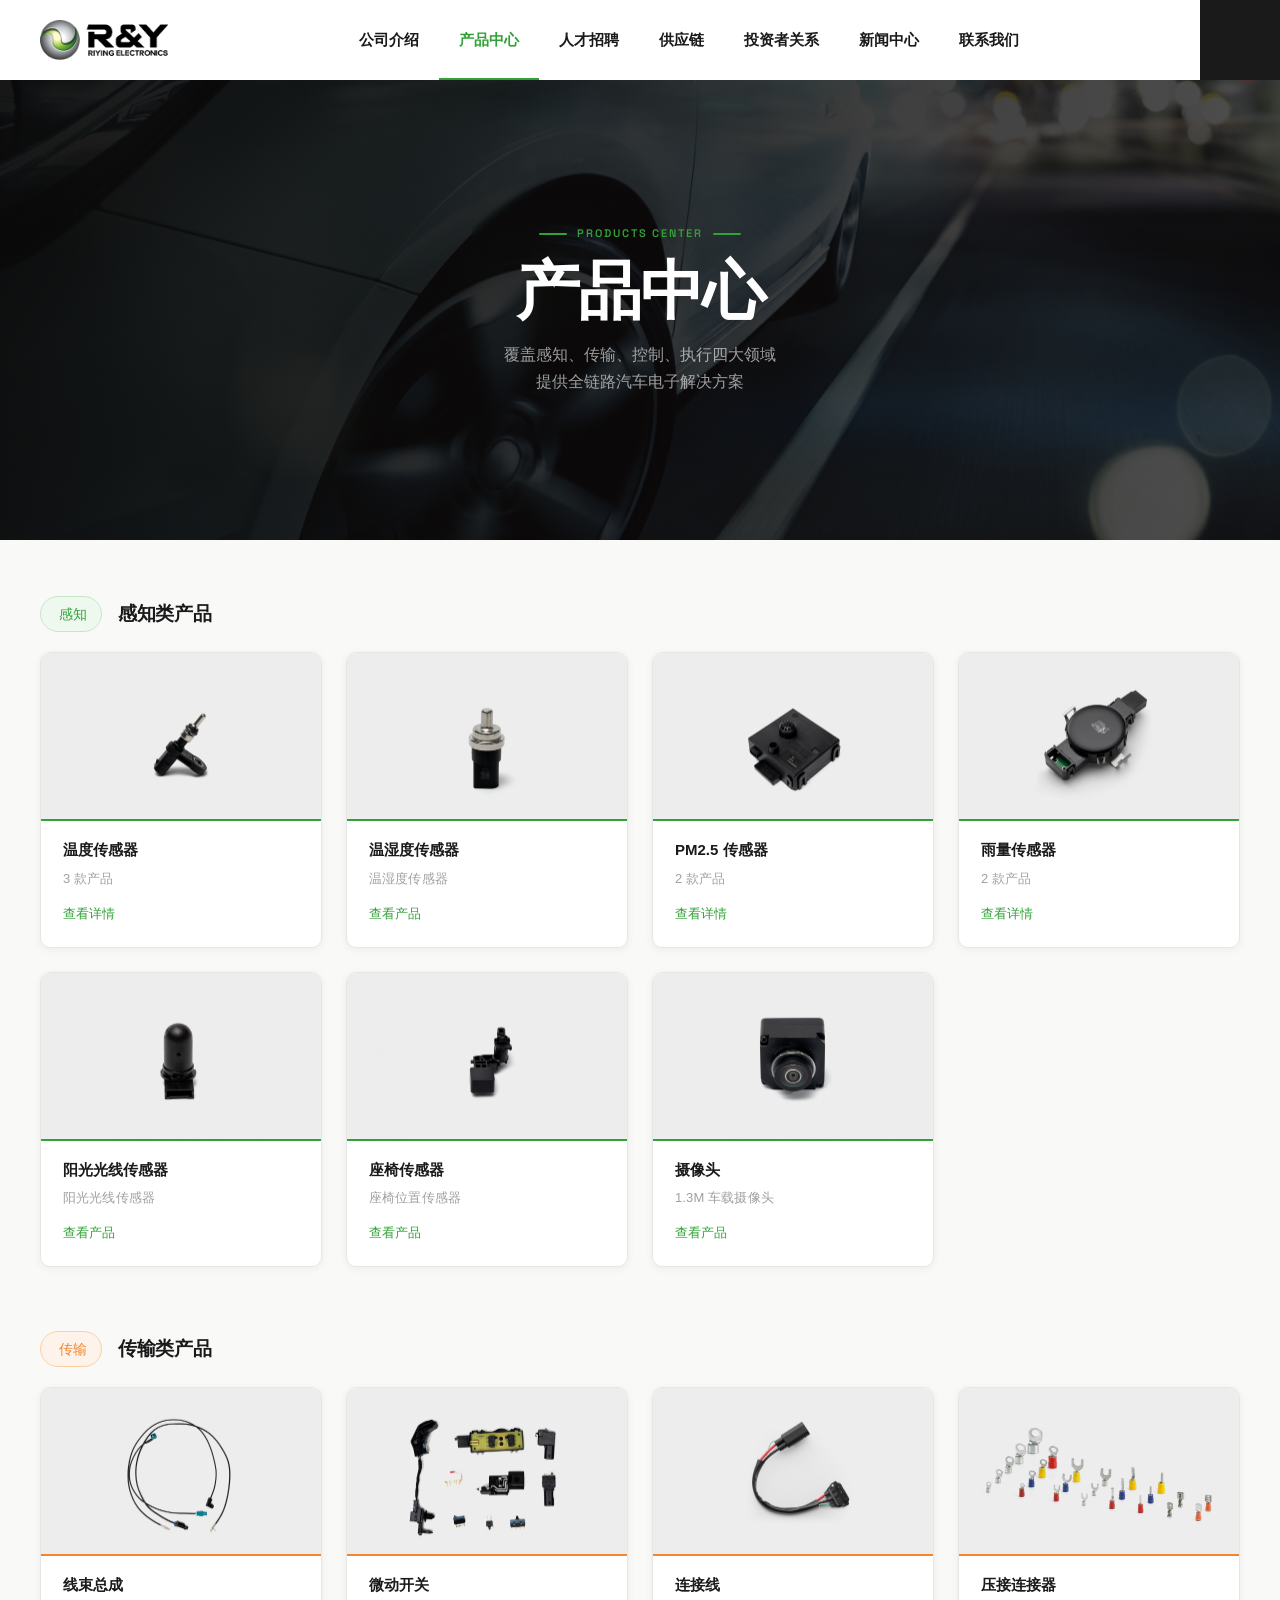
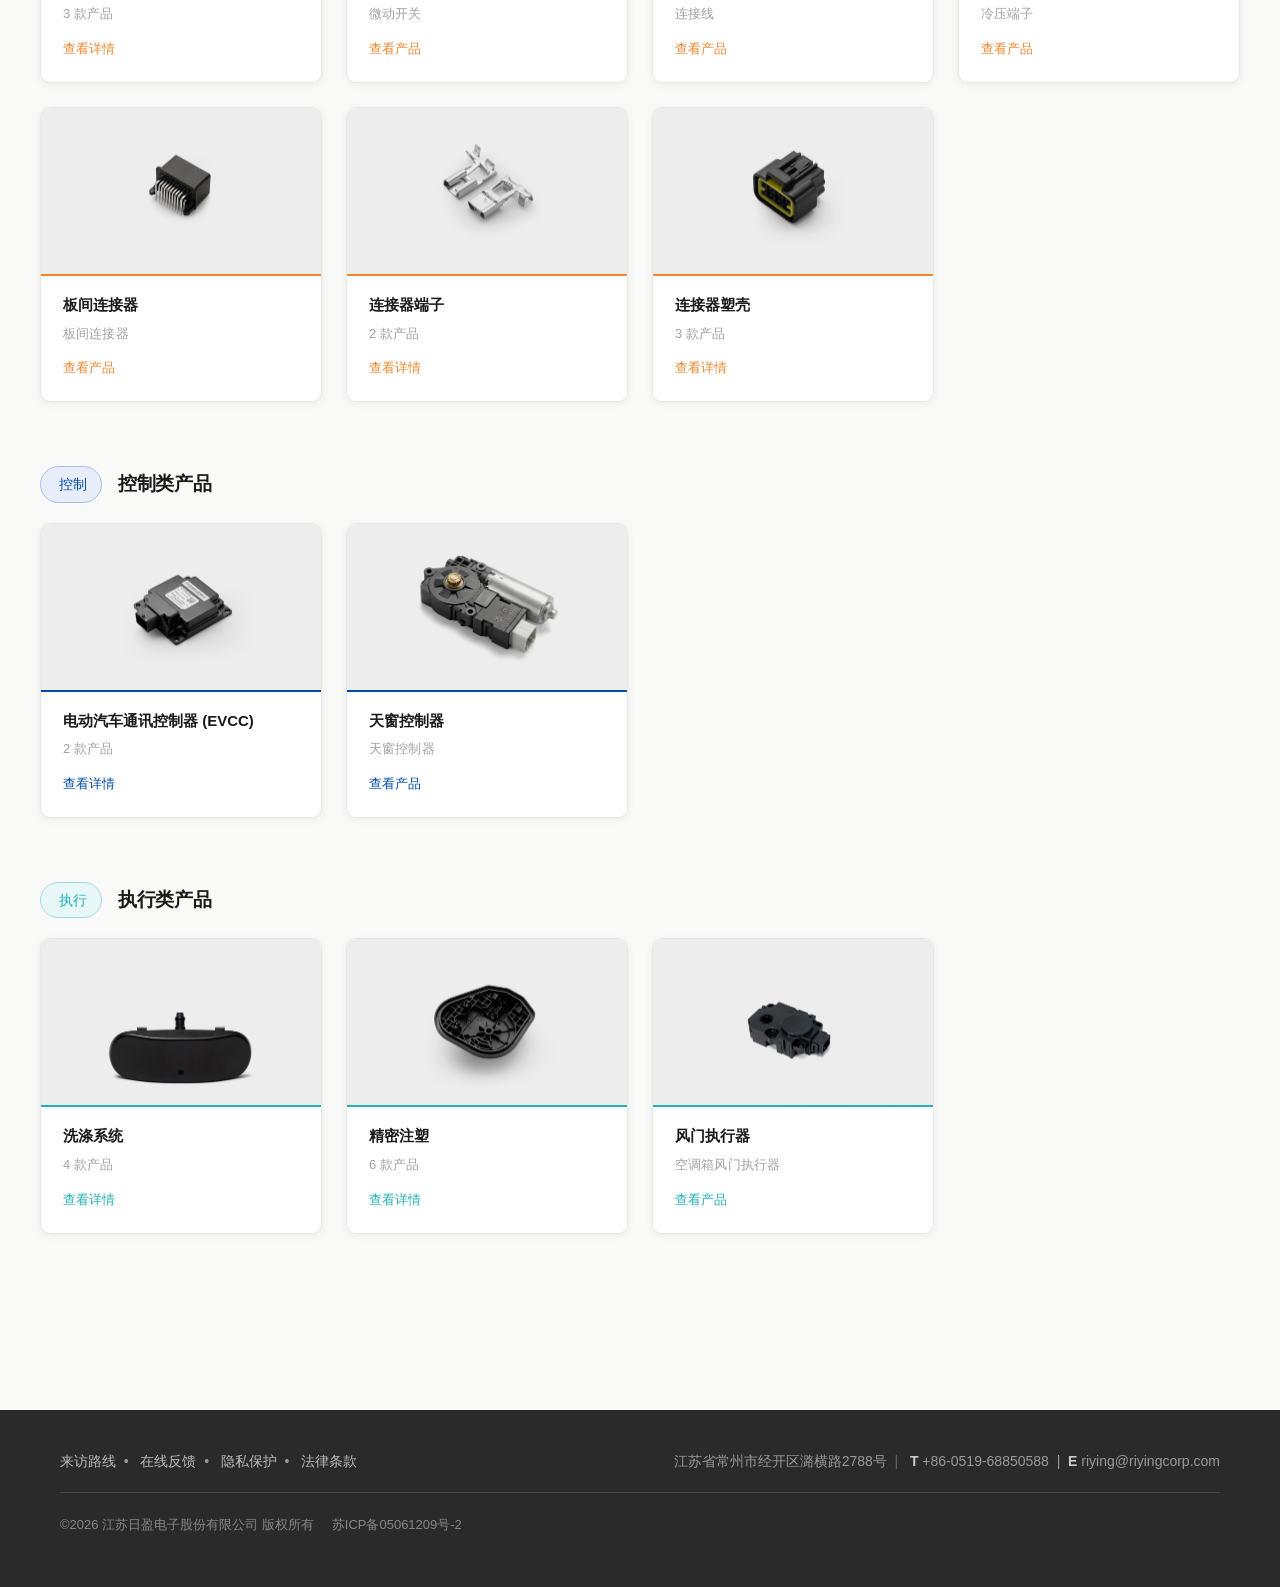
==== index.html @ 2859fd13 "Initial commit" ====
<!DOCTYPE html>
<html lang="zh-CN">
<head>
  <meta charset="UTF-8">
  <meta name="viewport" content="width=device-width, initial-scale=1.0">
  <title>产品中心 — 日盈</title>
  <link rel="stylesheet" href="https://cdn.jsdelivr.net/npm/remixicon@4.9.1/fonts/remixicon.css">
  <link rel="preconnect" href="https://fonts.googleapis.com">
  <link rel="preconnect" href="https://fonts.gstatic.com" crossorigin>
  <link href="https://fonts.googleapis.com/css2?family=IBM+Plex+Sans+SC:wght@300;400;500;600&family=Space+Grotesk:wght@400;500;600;700&display=swap" rel="stylesheet">
  <link rel="stylesheet" href="css/base.css">
  <link rel="stylesheet" href="css/l1.css">
</head>
<body>
  <header class="site-header" id="head">
    <nav class="nav">
      <div class="logo">
        <a href="https://www.riyingcorp.com/"><img src="riying_logo_black_1500px _300ppi 1.png" alt="日盈电子"></a>
      </div>
      <div class="nav-list">
        <div class="category-item"><div class="name">公司介绍</div></div>
        <div class="category-item"><div class="name active">产品中心</div></div>
        <div class="category-item"><div class="name">人才招聘</div></div>
        <div class="category-item"><div class="name">供应链</div></div>
        <div class="category-item"><div class="name">投资者关系</div></div>
        <div class="category-item"><div class="name">新闻中心</div></div>
        <div class="category-item"><div class="name">联系我们</div></div>
      </div>
      <div class="tools">
        <div class="lang">
          <div class="now">
            <i class="ri-global-line"></i>
            <a href="https://www.riyingcorp.com/" style="color: var(--brand); font-weight: 600;">中文</a> / <a href="https://www.riyingcorp.com/eng" target="_blank">EN</a>
          </div>
        </div>
        <div class="menu-btn" onclick="document.getElementById('head').classList.toggle('nav-open')">
          <i class="ri-menu-line"></i>
        </div>
      </div>
    </nav>

    <!-- Mega Menu -->
    <div class="mega-menu" id="megaMenu">
      <div class="mega-inner" id="megaInner">
        <div class="mega-col">
          <div class="mega-item">
            <a href="https://www.riyingcorp.com/index.php?r=about%2Findex" target="_blank">企业介绍</a>
            <ul class="mega-sub">
              <li><a href="https://www.riyingcorp.com/index.php?r=about%2Fintro" target="_blank">简介</a></li>
              <li><a href="https://www.riyingcorp.com/index.php?r=about%2Fhistory" target="_blank">历程</a></li>
              <li><a href="https://www.riyingcorp.com/index.php?r=about%2Fduty" target="_blank">愿景使命</a></li>
              <li><a href="https://www.riyingcorp.com/index.php?r=about%2Fhonor" target="_blank">荣誉资质</a></li>
            </ul>
          </div>
          <div class="mega-item"><a href="https://www.riyingcorp.com/index.php?r=about%2Fleader" target="_blank">董事长致辞</a></div>
          <div class="mega-item"><a href="https://www.riyingcorp.com/index.php?r=about%2Fcustomer" target="_blank">客户领域</a></div>
          <div class="mega-item"><a href="https://www.riyingcorp.com/index.php?r=about%2Ffactory" target="_blank">制造工厂</a></div>
        </div>
        <div class="mega-col">
          <div class="mega-item"><a href="index.html">感知</a></div>
          <div class="mega-item"><a href="index.html">传输</a></div>
          <div class="mega-item"><a href="index.html">控制</a></div>
          <div class="mega-item"><a href="index.html">执行</a></div>
        </div>
        <div class="mega-col">
          <div class="mega-item"><a href="https://www.riyingcorp.com/index.php?r=job%2Fstandard" target="_blank">人才标准</a></div>
          <div class="mega-item"><a href="https://www.riyingcorp.com/index.php?r=job%2Fposition" target="_blank">招聘岗位</a></div>
        </div>
        <div class="mega-col">
          <div class="mega-item"><a href="https://www.riyingcorp.com/index.php?r=supplier%2Fprocess" target="_blank">准入流程</a></div>
          <div class="mega-item"><a href="https://www.riyingcorp.com/index.php?r=supplier%2Fmodule" target="_blank">采购模块</a></div>
          <div class="mega-item"><a href="https://www.riyingcorp.com/index.php?r=supplier%2Fcontact" target="_blank">采购联系</a></div>
        </div>
        <div class="mega-col">
          <div class="mega-item"><a href="http://www.sse.com.cn/home/search/?webswd=603286" target="_blank">信息披露</a></div>
          <div class="mega-item"><a href="http://sns.sseinfo.com/company.do?uid=93067" target="_blank">投资者互动</a></div>
          <div class="mega-item"><a href="https://www.riyingcorp.com/index.php?r=invest%2Fcontact" target="_blank">投资者联系</a></div>
        </div>
        <div class="mega-col">
          <div class="mega-item"><a href="https://www.riyingcorp.com/index.php?r=news%2Findex" target="_blank">新闻汇总</a></div>
          <div class="mega-item"><a href="https://www.riyingcorp.com/index.php?r=news%2Fsr" target="_blank">社会责任</a></div>
        </div>
        <div class="mega-col">
          <div class="mega-item"><a href="https://www.riyingcorp.com/index.php?r=contact%2Fvisit" target="_blank">来访路线</a></div>
          <div class="mega-item"><a href="https://www.riyingcorp.com/index.php?r=contact%2Ffeedback" target="_blank">信息反馈</a></div>
        </div>
      </div>
    </div>

    <!-- Mobile Navigation -->
    <div class="nav-maps">
      <div class="maps-header">
        <div class="logo">
          <a href="https://www.riyingcorp.com/"><img src="riying_logo_black_1500px _300ppi 1.png" alt="日盈电子"></a>
        </div>
        <div class="close" onclick="document.getElementById('head').classList.remove('nav-open')">
          <i class="ri-close-line"></i>
        </div>
      </div>
      <div class="maps-content">
        <div class="wrap container">
          <div class="category-item">
            <div class="category-name">公司介绍</div>
            <div class="list">
              <div class="item">
                <div class="item-name"><a href="https://www.riyingcorp.com/index.php?r=about%2Findex" target="_blank">企业介绍</a></div>
                <ul>
                  <li><a href="https://www.riyingcorp.com/index.php?r=about%2Fintro" target="_blank">简介</a></li>
                  <li><a href="https://www.riyingcorp.com/index.php?r=about%2Fhistory" target="_blank">历程</a></li>
                  <li><a href="https://www.riyingcorp.com/index.php?r=about%2Fduty" target="_blank">愿景使命</a></li>
                  <li><a href="https://www.riyingcorp.com/index.php?r=about%2Fhonor" target="_blank">荣誉资质</a></li>
                </ul>
              </div>
              <div class="item"><div class="item-name"><a href="https://www.riyingcorp.com/index.php?r=about%2Fleader" target="_blank">董事长致辞</a></div></div>
              <div class="item"><div class="item-name"><a href="https://www.riyingcorp.com/index.php?r=about%2Fcustomer" target="_blank">客户领域</a></div></div>
              <div class="item"><div class="item-name"><a href="https://www.riyingcorp.com/index.php?r=about%2Ffactory" target="_blank">制造工厂</a></div></div>
            </div>
          </div>
          <div class="category-item">
            <div class="category-name">产品中心</div>
            <div class="list">
              <div class="item"><div class="item-name"><a href="index.html">产品中心首页</a></div></div>
              <div class="item"><div class="item-name"><a href="index.html">感知类产品</a></div></div>
              <div class="item"><div class="item-name"><a href="index.html">传输类产品</a></div></div>
              <div class="item"><div class="item-name"><a href="index.html">控制类产品</a></div></div>
              <div class="item"><div class="item-name"><a href="index.html">执行类产品</a></div></div>
            </div>
          </div>
          <div class="category-item">
            <div class="category-name">人才招聘</div>
            <div class="list">
              <div class="item"><div class="item-name"><a href="https://www.riyingcorp.com/index.php?r=job%2Fstandard" target="_blank">人才标准</a></div></div>
              <div class="item"><div class="item-name"><a href="https://www.riyingcorp.com/index.php?r=job%2Fposition" target="_blank">招聘岗位</a></div></div>
            </div>
          </div>
          <div class="category-item">
            <div class="category-name">供应链</div>
            <div class="list">
              <div class="item"><div class="item-name"><a href="https://www.riyingcorp.com/index.php?r=supplier%2Fprocess" target="_blank">准入流程</a></div></div>
              <div class="item"><div class="item-name"><a href="https://www.riyingcorp.com/index.php?r=supplier%2Fmodule" target="_blank">采购模块</a></div></div>
              <div class="item"><div class="item-name"><a href="https://www.riyingcorp.com/index.php?r=supplier%2Fcontact" target="_blank">采购联系</a></div></div>
            </div>
          </div>
          <div class="category-item">
            <div class="category-name">投资者关系</div>
            <div class="list">
              <div class="item"><div class="item-name"><a href="http://www.sse.com.cn/home/search/?webswd=603286" target="_blank">信息披露</a></div></div>
              <div class="item"><div class="item-name"><a href="http://sns.sseinfo.com/company.do?uid=93067" target="_blank">投资者互动</a></div></div>
              <div class="item"><div class="item-name"><a href="https://www.riyingcorp.com/index.php?r=invest%2Fcontact" target="_blank">投资者联系</a></div></div>
            </div>
          </div>
          <div class="category-item">
            <div class="category-name">新闻中心</div>
            <div class="list">
              <div class="item"><div class="item-name"><a href="https://www.riyingcorp.com/index.php?r=news%2Findex" target="_blank">新闻汇总</a></div></div>
              <div class="item"><div class="item-name"><a href="https://www.riyingcorp.com/index.php?r=news%2Fsr" target="_blank">社会责任</a></div></div>
            </div>
          </div>
          <div class="category-item">
            <div class="category-name">联系我们</div>
            <div class="list">
              <div class="item"><div class="item-name"><a href="https://www.riyingcorp.com/index.php?r=contact%2Fvisit" target="_blank">来访路线</a></div></div>
              <div class="item"><div class="item-name"><a href="https://www.riyingcorp.com/index.php?r=contact%2Ffeedback" target="_blank">信息反馈</a></div></div>
            </div>
          </div>
        </div>
        <div class="m-wrap container">
          <div class="lang-item">
            <a class="active" href="https://www.riyingcorp.com/">CHN</a>
            <a href="https://www.riyingcorp.com/eng" target="_blank">ENG</a>
          </div>
        </div>
      </div>
    </div>
  </header>

  <section class="l1-banner">
    <div class="l1-banner-bg">
      <img src="./11585374992.pic_hd.jpg" alt="">
      <div class="l1-banner-overlay"></div>
    </div>
    <div class="container l1-banner-content">
      <div class="banner-kicker">Products Center</div>
      <h1 class="banner-title">产品中心</h1>
      <p class="banner-desc">覆盖感知、传输、控制、执行四大领域<br>提供全链路汽车电子解决方案</p>
    </div>
  </section>

  <main class="main-content">
    <div id="app"></div>
  </main>

  <!-- Footer -->
  <div id="foot" class="site-footer">
    <div class="backtop" id="backtop" onclick="window.scrollTo({top: 0, behavior: 'smooth'})">
      <i class="ri-arrow-up-line"></i>
    </div>
    <div class="container">
      <div class="top">
        <div class="links">
          <a href="https://www.riyingcorp.com/index.php?r=contact%2Fvisit" target="_blank">来访路线</a>&nbsp;&nbsp;•&nbsp;&nbsp;
          <a href="https://www.riyingcorp.com/index.php?r=contact%2Ffeedback" target="_blank">在线反馈</a>&nbsp;&nbsp;•&nbsp;&nbsp;
          <a href="#">隐私保护</a>&nbsp;&nbsp;•&nbsp;&nbsp;
          <a href="#">法律条款</a>
        </div>
        <div class="address">
          <span class="addr addr-1">
            江苏省常州市经开区潞横路2788号<span class="line">&nbsp;&nbsp;|&nbsp;&nbsp;</span>
          </span>
          <span class="addr addr-2">
            <b>T</b>&nbsp;+86-0519-68850588&nbsp;&nbsp;|&nbsp;&nbsp;<b>E</b>&nbsp;riying@riyingcorp.com
          </span>
        </div>
      </div>
      <div class="bottom">
        <div class="copy">
          ©2026 江苏日盈电子股份有限公司 版权所有 &nbsp;&nbsp;&nbsp;&nbsp;<a href="http://beian.miit.gov.cn/" target="_blank">苏ICP备05061209号-2</a>
        </div>
        <div class="icons">
          <div class="item">
            <div class="icon"><i class="ri-wechat-fill"></i></div>
            <img src="https://www.riyingcorp.com/images/common/qr@2x.png" width="90" height="98" alt="" class="qr">
          </div>
        </div>
      </div>
    </div>
  </div>

  <script src="js/data.js"></script>
  <script src="js/l1.js"></script>
  <script>
    // Align mega menu columns under nav items
    function syncMegaCols() {
      var navItems = document.querySelectorAll('.nav-list .category-item');
      var megaCols = document.querySelectorAll('.mega-col');
      var megaInner = document.getElementById('megaInner');
      if (!megaInner || !navItems.length) return;
      var megaLeft = megaInner.getBoundingClientRect().left;
      navItems.forEach(function(item, i) {
        if (!megaCols[i]) return;
        var r = item.getBoundingClientRect();
        megaCols[i].style.flex = 'none';
        megaCols[i].style.width = r.width + 'px';
        if (i === 0) megaInner.style.paddingLeft = (r.left - megaLeft) + 'px';
      });
    }
    syncMegaCols();
    window.addEventListener('resize', syncMegaCols);
    // Highlight mega-col when hovering nav item
    var navItems = document.querySelectorAll('.nav-list .category-item');
    var megaCols = document.querySelectorAll('.mega-col');
    navItems.forEach(function(item, i) {
      item.addEventListener('mouseenter', function() {
        if (megaCols[i]) megaCols[i].classList.add('active');
      });
      item.addEventListener('mouseleave', function() {
        if (megaCols[i]) megaCols[i].classList.remove('active');
      });
    });
    // Back to top button visibility
    window.addEventListener('scroll', function() {
      var backtop = document.getElementById('backtop');
      if (window.pageYOffset > 300) {
        backtop.classList.add('active');
      } else {
        backtop.classList.remove('active');
      }
    });
  </script>
</body>
</html>
---- css/base.css ----
/* ============================================================
   BASE — Tokens · Reset · Nav · Breadcrumb · Shared · Footer
============================================================ */

/* ── Tokens ─────────────────────────────────────────────── */
:root {
  --brand:        #32A238;
  --brand-dim:    #2A8A2E;
  --brand-bg:     #EFF8EF;
  --brand-border: #C5E6C6;

  /* Category accent colors */
  --c-sensing:  #32A238;
  --c-trans:    #F0862E;
  --c-control:  #004BA4;
  --c-exec:     #22AFB7;

  /* Neutrals */
  --black:   #0D0D0D;
  --dark:    #1A1A1A;
  --mid:     #4A4A4A;
  --muted:   #767676;
  --light:   #A0A0A0;
  --lighter: #C8C8C8;
  --border:  #E6E6E6;
  --surface: #F4F4F2;
  --white:   #FFFFFF;
  --footer-bg: #1A1A1A;
  --footer-text: #A0A0A0;

  /* Radii */
  --r-sm: 4px;
  --r-md: 6px;
  --r-lg: 10px;
  --r-xl: 16px;

  /* Shadows */
  --shadow-sm: 0 1px 4px rgba(0,0,0,.06);
  --shadow-md: 0 4px 20px rgba(0,0,0,.10);
  --shadow-lg: 0 12px 40px rgba(0,0,0,.14);
  --shadow-dropdown: 0 10px 40px rgba(0,0,0,.15);

  /* Motion */
  --t:    .22s;
  --ease: cubic-bezier(.22,.68,0,1.2);

  /* Typography */
  --font-cn: 'IBM Plex Sans SC', 'PingFang SC', 'Helvetica Neue', sans-serif;
  --font-en: 'Space Grotesk', sans-serif;

  /* Layout */
  --max-w: 1320px;
  --nav-h: 80px;
}

/* ── Reset ───────────────────────────────────────────────── */
*, *::before, *::after { box-sizing: border-box; margin: 0; padding: 0; }
a    { text-decoration: none; color: inherit; }
button { border: none; background: none; cursor: pointer; font-family: inherit; }
ul, ol { list-style: none; }
img  { display: block; max-width: 100%; }
html { scroll-behavior: smooth; }

body {
  font-family: var(--font-cn);
  background: #F9F9F8;
  color: var(--black);
  line-height: 1.6;
  -webkit-font-smoothing: antialiased;
  -moz-osx-font-smoothing: grayscale;
}

/* ── Container ───────────────────────────────────────────── */
.container {
  max-width: var(--max-w);
  margin: 0 auto;
  padding: 0 2.5rem;
}

/* ── Site Nav ─────────────────────────────────────────────── */
.site-header {
  position: sticky;
  top: 0;
  z-index: 200;
  background: #fff;
}
.site-header .nav {
  height: var(--nav-h);
  display: flex;
  align-items: stretch;
  justify-content: space-between;
  max-width: var(--max-w);
  margin: 0 auto;
  padding: 0 0 0 2.5rem;
}
/* Logo */
.site-header .logo {
  flex-shrink: 0;
  display: flex;
  align-items: center;
}
.site-header .logo img {
  height: 40px;
  width: auto;
}
/* Nav List */
.nav-list {
  display: flex;
  align-items: stretch;
  flex: 1;
  justify-content: center;
}
.category-item {
  position: relative;
  display: flex;
  align-items: stretch;
}
.category-item .name {
  display: flex;
  align-items: center;
  font-size: .9375rem;
  color: var(--dark);
  padding: 0 1.25rem;
  transition: color .2s;
  white-space: nowrap;
  font-weight: 600;
  cursor: pointer;
  position: relative;
}
.category-item .name::after {
  content: '';
  position: absolute;
  bottom: 0;
  left: 0;
  right: 0;
  height: 2px;
  background: var(--brand);
  transform: scaleX(0);
  transform-origin: center;
  transition: transform .2s;
}
.category-item:hover .name,
.category-item .name.active {
  color: var(--brand);
  font-weight: 600;
}
.category-item:hover .name::after,
.category-item .name.active::after {
  transform: scaleX(1);
}
/* Tools */
.tools {
  display: flex;
  align-items: center;
  gap: 1rem;
  flex-shrink: 0;
}
.lang .now {
  display: flex;
  align-items: center;
  gap: .4rem;
  font-size: .875rem;
  color: var(--muted);
}
.lang .now i {
  font-size: 1rem;
  color: var(--brand);
}
.lang .now a {
  color: var(--muted);
  transition: color var(--t);
}
.lang .now a:hover {
  color: var(--brand);
}
.menu-btn {
  position: fixed;
  top: 0;
  right: 0;
  display: flex;
  align-items: center;
  justify-content: center;
  width: var(--nav-h);
  height: var(--nav-h);
  cursor: pointer;
  background: #1a1a1a;
  flex-shrink: 0;
  z-index: 201;
}
.menu-btn i {
  font-size: 1.5rem;
  color: #fff;
}
/* ── Mega Menu ─────────────────────────────────────────────── */
.mega-menu {
  position: fixed;
  top: var(--nav-h);
  left: 0;
  right: 0;
  background: #fff;
  box-shadow: 0 8px 30px rgba(0,0,0,.10);
  border-top: 1px solid var(--border);
  opacity: 0;
  visibility: hidden;
  pointer-events: none;
  transition: opacity .22s ease, visibility .22s ease;
  z-index: 199;
}
.site-header:has(.nav-list:hover) .mega-menu,
.site-header:has(.mega-menu:hover) .mega-menu {
  opacity: 1;
  visibility: visible;
  pointer-events: auto;
}
.mega-inner {
  display: flex;
  align-items: stretch;
}
.mega-col {
  min-width: 0;
  padding: 2rem 1.25rem;
  display: flex;
  flex-direction: column;
  align-items: center;
  transition: background .18s;
}
.mega-col:hover,
.mega-col.active {
  background: #F5F5F5;
}
.mega-item {
  margin-bottom: .625rem;
  text-align: center;
}
.mega-item > a {
  display: block;
  font-size: .875rem;
  color: #555;
  line-height: 1.6;
  transition: color .18s;
  white-space: nowrap;
}
.mega-item > a:hover {
  color: var(--brand);
}
.mega-sub {
  margin-top: .25rem;
}
.mega-sub li {
  text-align: center;
}
.mega-sub li a {
  display: block;
  font-size: .8125rem;
  color: #999;
  padding: .2rem 0;
  transition: color .18s;
  white-space: nowrap;
}
.mega-sub li a:hover {
  color: var(--brand);
}
/* Mobile Navigation */
.nav-maps {
  display: none;
  position: fixed;
  inset: 0;
  background: var(--white);
  z-index: 300;
  overflow-y: auto;
}
.site-header.nav-open .nav-maps {
  display: block;
}
.maps-header {
  display: flex;
  align-items: center;
  justify-content: space-between;
  height: var(--nav-h);
  padding: 0 2.5rem;
  border-bottom: 1px solid var(--border);
}
.maps-header .logo img {
  height: 40px;
}
.maps-header .close {
  width: 2.5rem;
  height: 2.5rem;
  display: flex;
  align-items: center;
  justify-content: center;
  font-size: 1.5rem;
  color: var(--dark);
  cursor: pointer;
}
.maps-content {
  padding: 2rem 0;
}
.maps-content .wrap {
  max-width: var(--max-w);
  margin: 0 auto;
  padding: 0 2.5rem;
  display: grid;
  grid-template-columns: repeat(4, 1fr);
  gap: 2rem;
}
.maps-content .category-item {
  position: static;
}
.maps-content .category-name {
  font-size: 1rem;
  font-weight: 600;
  color: var(--dark);
  margin-bottom: 1rem;
  padding-bottom: .5rem;
  border-bottom: 2px solid var(--brand);
}
.maps-content .list .item {
  margin-bottom: .75rem;
}
.maps-content .item-name a {
  font-size: .875rem;
  color: var(--mid);
  transition: color var(--t);
}
.maps-content .item-name a:hover {
  color: var(--brand);
}
.maps-content .item ul {
  margin-top: .375rem;
  padding-left: 1rem;
}
.maps-content .item ul li a {
  font-size: .8125rem;
  color: var(--light);
  transition: color var(--t);
}
.maps-content .item ul li a:hover {
  color: var(--brand);
}
.m-wrap {
  max-width: var(--max-w);
  margin: 2rem auto 0;
  padding: 0 2.5rem;
}
.lang-item {
  display: flex;
  gap: 1rem;
}
.lang-item a {
  font-size: .875rem;
  color: var(--muted);
  padding: .5rem 1rem;
  border: 1px solid var(--border);
  border-radius: var(--r-sm);
  transition: all var(--t);
}
.lang-item a.active,
.lang-item a:hover {
  color: var(--brand);
  border-color: var(--brand);
  background: var(--brand-bg);
}
@media (max-width: 960px) {
  .nav-list { display: none; }
  .mega-menu { display: none !important; }
  .maps-content .wrap {
    grid-template-columns: repeat(2, 1fr);
    padding: 0 1.25rem;
  }
  .maps-header { padding: 0 1.25rem; }
  .m-wrap { padding: 0 1.25rem; }
}
@media (max-width: 640px) {
  .maps-content .wrap {
    grid-template-columns: 1fr;
  }
}
@media (max-width: 480px) {
  :root { --nav-h: 60px; }
}

/* ── Breadcrumb Bar ──────────────────────────────────────── */
.breadcrumb-bar {
  background: var(--white);
  border-bottom: 1px solid var(--border);
}
.breadcrumb-inner {
  height: 46px;
  display: flex;
  align-items: center;
  gap: .375rem;
}
.bc-back {
  display: flex;
  align-items: center;
  gap: .3rem;
  font-size: .8125rem;
  color: var(--muted);
  padding: .3rem .65rem .3rem .4rem;
  border-radius: var(--r-sm);
  transition: all var(--t);
  flex-shrink: 0;
}
.bc-back:hover { color: var(--brand); background: var(--brand-bg); }
.bc-back i { font-size: .9375rem; }
.bc-divider {
  width: 1px;
  height: 14px;
  background: var(--border);
  flex-shrink: 0;
}
.bc-item {
  font-size: .8125rem;
  color: var(--muted);
  cursor: pointer;
  white-space: nowrap;
  transition: color var(--t);
}
.bc-item:hover { color: var(--brand); }
.bc-sep { font-size: .75rem; color: var(--lighter); }
.bc-current {
  font-size: .8125rem;
  font-weight: 500;
  color: var(--dark);
  white-space: nowrap;
  overflow: hidden;
  text-overflow: ellipsis;
}

/* ── Main Content ────────────────────────────────────────── */
.main-content {
  max-width: var(--max-w);
  margin: 0 auto;
  padding: 3.5rem 2.5rem 7rem;
}

/* ── Page Transition ─────────────────────────────────────── */
.page-view { animation: fadeUp .28s ease both; }
@keyframes fadeUp {
  from { opacity: 0; transform: translateY(12px); }
  to   { opacity: 1; transform: translateY(0); }
}

/* ── Card with Image Background (shared) ─────────────────── */
.img-card {
  position: relative;
  overflow: hidden;
  border-radius: var(--r-lg);
  background: #111;
  cursor: pointer;
}
.img-card .card-bg {
  position: absolute;
  inset: 0;
  width: 100%;
  height: 100%;
  object-fit: cover;
  opacity: .58;
  transition: transform .5s ease, opacity .4s ease;
}
.img-card:hover .card-bg {
  transform: scale(1.05);
  opacity: .45;
}
.img-card .card-overlay {
  position: absolute;
  inset: 0;
  background: linear-gradient(to top, rgba(0,0,0,.78) 0%, rgba(0,0,0,.08) 65%);
  transition: background var(--t);
}
.img-card:hover .card-overlay {
  background: linear-gradient(to top, rgba(0,0,0,.85) 0%, rgba(0,0,0,.15) 65%);
}
.img-card .card-body {
  position: relative;
  z-index: 1;
  padding: 1.375rem 1.25rem;
  display: flex;
  flex-direction: column;
  justify-content: flex-end;
  height: 100%;
}
/* Category accent tag on card */
.card-cat-tag {
  display: inline-block;
  font-family: var(--font-en);
  font-size: .625rem;
  font-weight: 700;
  letter-spacing: .12em;
  text-transform: uppercase;
  color: white;
  padding: .2rem .6rem;
  border-radius: 4px;
  margin-bottom: .75rem;
  align-self: flex-start;
}
.card-name {
  font-size: 1rem;
  font-weight: 500;
  color: var(--white);
  line-height: 1.4;
  margin-bottom: .35rem;
}
.card-meta {
  font-family: var(--font-en);
  font-size: .75rem;
  color: rgba(255,255,255,.55);
}
.card-arrow-wrap {
  position: absolute;
  right: 1.125rem;
  bottom: 1.125rem;
  width: 2rem;
  height: 2rem;
  border-radius: 50%;
  background: rgba(255,255,255,.12);
  display: flex;
  align-items: center;
  justify-content: center;
  color: rgba(255,255,255,.7);
  font-size: .9375rem;
  transition: all var(--t) var(--ease);
}
.img-card:hover .card-arrow-wrap {
  background: rgba(255,255,255,.22);
  color: white;
  transform: translateX(2px);
}

/* ── White Product Card (shared by L1 + L2) ─────────────── */
.prd-card {
  --card-accent: var(--brand);
  background: var(--white);
  border: 1px solid var(--border);
  border-radius: var(--r-lg);
  overflow: hidden;
  cursor: pointer;
  transition: transform .24s cubic-bezier(.22,.68,0,1.2),
              box-shadow .24s ease,
              border-color .24s ease;
  box-shadow: 0 2px 8px rgba(0,0,0,.055);
}
.prd-card:hover {
  transform: translateY(-4px);
  box-shadow: 0 12px 32px rgba(0,0,0,.10);
  border-color: var(--lighter);
}
.prd-img {
  height: 168px;
  background: #EDEDED;
  overflow: hidden;
  border-bottom: 2px solid var(--card-accent);
}
.prd-img img {
  width: 100%;
  height: 100%;
  object-fit: contain;
  mix-blend-mode: multiply;
  transition: transform .55s ease;
}
.prd-card:hover .prd-img img { transform: scale(1.05); }
.prd-body {
  padding: 1.125rem 1.375rem 1.375rem;
}
.prd-name {
  font-size: .9375rem;
  font-weight: 600;
  color: var(--dark);
  line-height: 1.45;
  margin-bottom: .5rem;
}
.prd-count {
  font-size: .8125rem;
  color: var(--light);
  margin-bottom: .875rem;
  letter-spacing: .01em;
}
.prd-arrow {
  display: flex;
  align-items: center;
  gap: .3rem;
  font-size: .8125rem;
  font-weight: 500;
  transition: gap .22s ease;
}
.prd-card:hover .prd-arrow { gap: .55rem; }
.prd-arrow i { font-size: .9375rem; }

/* ── Buttons ─────────────────────────────────────────────── */
.btn {
  display: inline-flex;
  align-items: center;
  justify-content: center;
  gap: .5rem;
  font-size: .875rem;
  font-weight: 500;
  padding: .75rem 1.5rem;
  border-radius: var(--r-md);
  border: none;
  cursor: pointer;
  transition: all var(--t);
  font-family: inherit;
  text-decoration: none;
  white-space: nowrap;
}
.btn-primary {
  background: var(--brand);
  color: var(--white);
}
.btn-primary:hover {
  background: var(--brand-dim);
}
.btn-secondary {
  background: var(--white);
  color: var(--dark);
  border: 1px solid var(--border);
}
.btn-secondary:hover {
  border-color: var(--brand);
  color: var(--brand);
  background: var(--brand-bg);
}
.btn-ghost {
  background: transparent;
  color: var(--muted);
  border: 1px solid var(--border);
}
.btn-ghost:hover {
  border-color: var(--brand);
  color: var(--brand);
}
.btn i {
  font-size: 1rem;
}
.placeholder-state {
  display: flex;
  flex-direction: column;
  align-items: center;
  gap: .875rem;
  padding: 5rem 2rem;
  color: var(--lighter);
  text-align: center;
}
.placeholder-state i { font-size: 2.5rem; }
.placeholder-state p { font-size: .9375rem; max-width: 280px; }

/* ── Footer ──────────────────────────────────────────────── */
.site-footer {
  background: #2a2a2a;
  padding: 40px 0 50px;
  font-size: 14px;
  color: #999;
}
.site-footer .container {
  max-width: 1200px;
  margin: 0 auto;
  padding: 0 20px;
}
.site-footer .top {
  display: flex;
  justify-content: space-between;
  align-items: center;
  padding-bottom: 20px;
  border-bottom: 1px solid #444;
  margin-bottom: 20px;
}
.site-footer .links a {
  color: #bbb;
  text-decoration: none;
  transition: color 0.3s;
}
.site-footer .links a:hover {
  color: #32A238;
}
.site-footer .address {
  color: #999;
}
.site-footer .address b {
  font-weight: 600;
  color: #ccc;
}
.site-footer .line {
  color: #666;
}
.site-footer .bottom {
  display: flex;
  justify-content: space-between;
  align-items: center;
}
.site-footer .copy {
  color: #888;
  font-size: 13px;
}
.site-footer .copy a {
  color: #888;
  text-decoration: none;
}
.site-footer .copy a:hover {
  color: #32A238;
}
.site-footer .icons {
  position: relative;
}
.site-footer .icons .item {
  position: relative;
  cursor: pointer;
}
.site-footer .icons .icon {
  width: 24px;
  height: 24px;
  display: flex;
  align-items: center;
  justify-content: center;
  font-size: 24px;
  color: #bbb;
}
.site-footer .icons .icon:hover {
  color: #32A238;
}
.site-footer .icons .qr {
  position: absolute;
  bottom: 35px;
  right: 0;
  width: 90px;
  height: 98px;
  opacity: 0;
  visibility: hidden;
  transition: all 0.3s;
  box-shadow: 0 2px 10px rgba(0,0,0,0.3);
  border-radius: 4px;
}
.site-footer .icons .item:hover .qr {
  opacity: 1;
  visibility: visible;
}

/* Back to top button */
.backtop {
  position: fixed;
  right: 30px;
  bottom: 30px;
  width: 50px;
  height: 50px;
  cursor: pointer;
  opacity: 0;
  visibility: hidden;
  transition: all 0.3s;
  z-index: 999;
  background: rgba(255,255,255,0.9);
  border-radius: 50%;
  display: flex;
  align-items: center;
  justify-content: center;
  box-shadow: 0 2px 10px rgba(0,0,0,0.15);
  font-size: 24px;
  color: #666;
}
.backtop.active {
  opacity: 1;
  visibility: visible;
}
.backtop:hover {
  color: #32A238;
}

/* ── Responsive ──────────────────────────────────────────── */
@media (max-width: 960px) {
  .site-footer .top,
  .site-footer .bottom {
    flex-direction: column;
    gap: 15px;
    text-align: center;
  }
  .site-footer .address .line {
    display: none;
  }
}
@media (max-width: 960px) {
  .nav-links, .nav-actions { display: none; }
  .nav-hamburger { display: flex; }
  .container { padding: 0 1.25rem; }
  .main-content { padding: 2rem 1.25rem 5rem; }
}
@media (max-width: 480px) {
  :root { --nav-h: 60px; }
}
---- css/l1.css ----
/* ============================================================
   L1 — 产品总览页样式
============================================================ */

/* ── L1 Banner ───────────────────────────────────────────── */
.l1-banner {
  position: relative;
  height: 460px;
  overflow: hidden;
  background: #0a0a0a;
  display: flex;
  align-items: center;
  justify-content: center;
}
.l1-banner-bg {
  position: absolute;
  inset: 0;
}
.l1-banner-bg img {
  width: 100%;
  height: 100%;
  object-fit: cover;
  object-position: center 70%;
  opacity: .35;
}
.l1-banner-overlay {
  position: absolute;
  inset: 0;
  background: linear-gradient(105deg, rgba(10,10,10,.85) 0%, rgba(10,10,10,.4) 60%, rgba(10,10,10,.15) 100%);
}
.l1-banner-content {
  position: relative;
  z-index: 1;
  text-align: center;
  width: 100%;
}
.banner-kicker {
  font-family: var(--font-en);
  font-size: .6875rem;
  font-weight: 600;
  letter-spacing: .18em;
  text-transform: uppercase;
  color: var(--brand);
  margin-bottom: .875rem;
  display: flex;
  align-items: center;
  justify-content: center;
  gap: .625rem;
}
.banner-kicker::before {
  content: '';
  display: inline-block;
  width: 1.75rem;
  height: 2px;
  background: var(--brand);
  border-radius: 1px;
}
.banner-kicker::after {
  content: '';
  display: inline-block;
  width: 1.75rem;
  height: 2px;
  background: var(--brand);
  border-radius: 1px;
}
.banner-title {
  font-size: clamp(2.5rem, 5.5vw, 4rem);
  font-weight: 600;
  color: var(--white);
  letter-spacing: -.03em;
  line-height: 1.1;
  margin-bottom: .875rem;
}
.banner-desc {
  font-size: 1rem;
  color: rgba(255,255,255,.6);
  max-width: 420px;
  line-height: 1.7;
  margin: 0 auto;
}

/* ── Category Sections ───────────────────────────────────── */
.cat-section {
  margin-bottom: 4rem;
}
.cat-header {
  display: flex;
  align-items: center;
  gap: 1rem;
  margin-bottom: 1.25rem;
}
.cat-icon-pill {
  display: flex;
  align-items: center;
  gap: .5rem;
  padding: .375rem .875rem .375rem .625rem;
  border-radius: 99px;
  font-size: .875rem;
  font-weight: 500;
  flex-shrink: 0;
  border: 1px solid;
}
.cat-icon-pill i { font-size: 1rem; }
.cat-title-group { flex: 1; }
.cat-name {
  font-size: 1.1875rem;
  font-weight: 600;
  color: var(--dark);
  letter-spacing: -.015em;
  line-height: 1.2;
}
.cat-rule {
  flex: 1;
  height: 1px;
  background: var(--border);
}

/* ── Sub-category Card Grid ──────────────────────────────── */
.sub-grid {
  display: grid;
  grid-template-columns: repeat(4, 1fr);
  gap: 1.5rem;
}
@media (max-width: 1200px) {
  .sub-grid { grid-template-columns: repeat(3, 1fr); }
}
@media (max-width: 768px) {
  .sub-grid { grid-template-columns: repeat(2, 1fr); gap: 1rem; }
}
@media (max-width: 480px) {
  .sub-grid { grid-template-columns: 1fr; }
}

/* ── Responsive ──────────────────────────────────────────── */
@media (max-width: 768px) {
  .l1-banner { height: 360px; }
}
@media (max-width: 480px) {
  .l1-banner { height: 300px; }
}
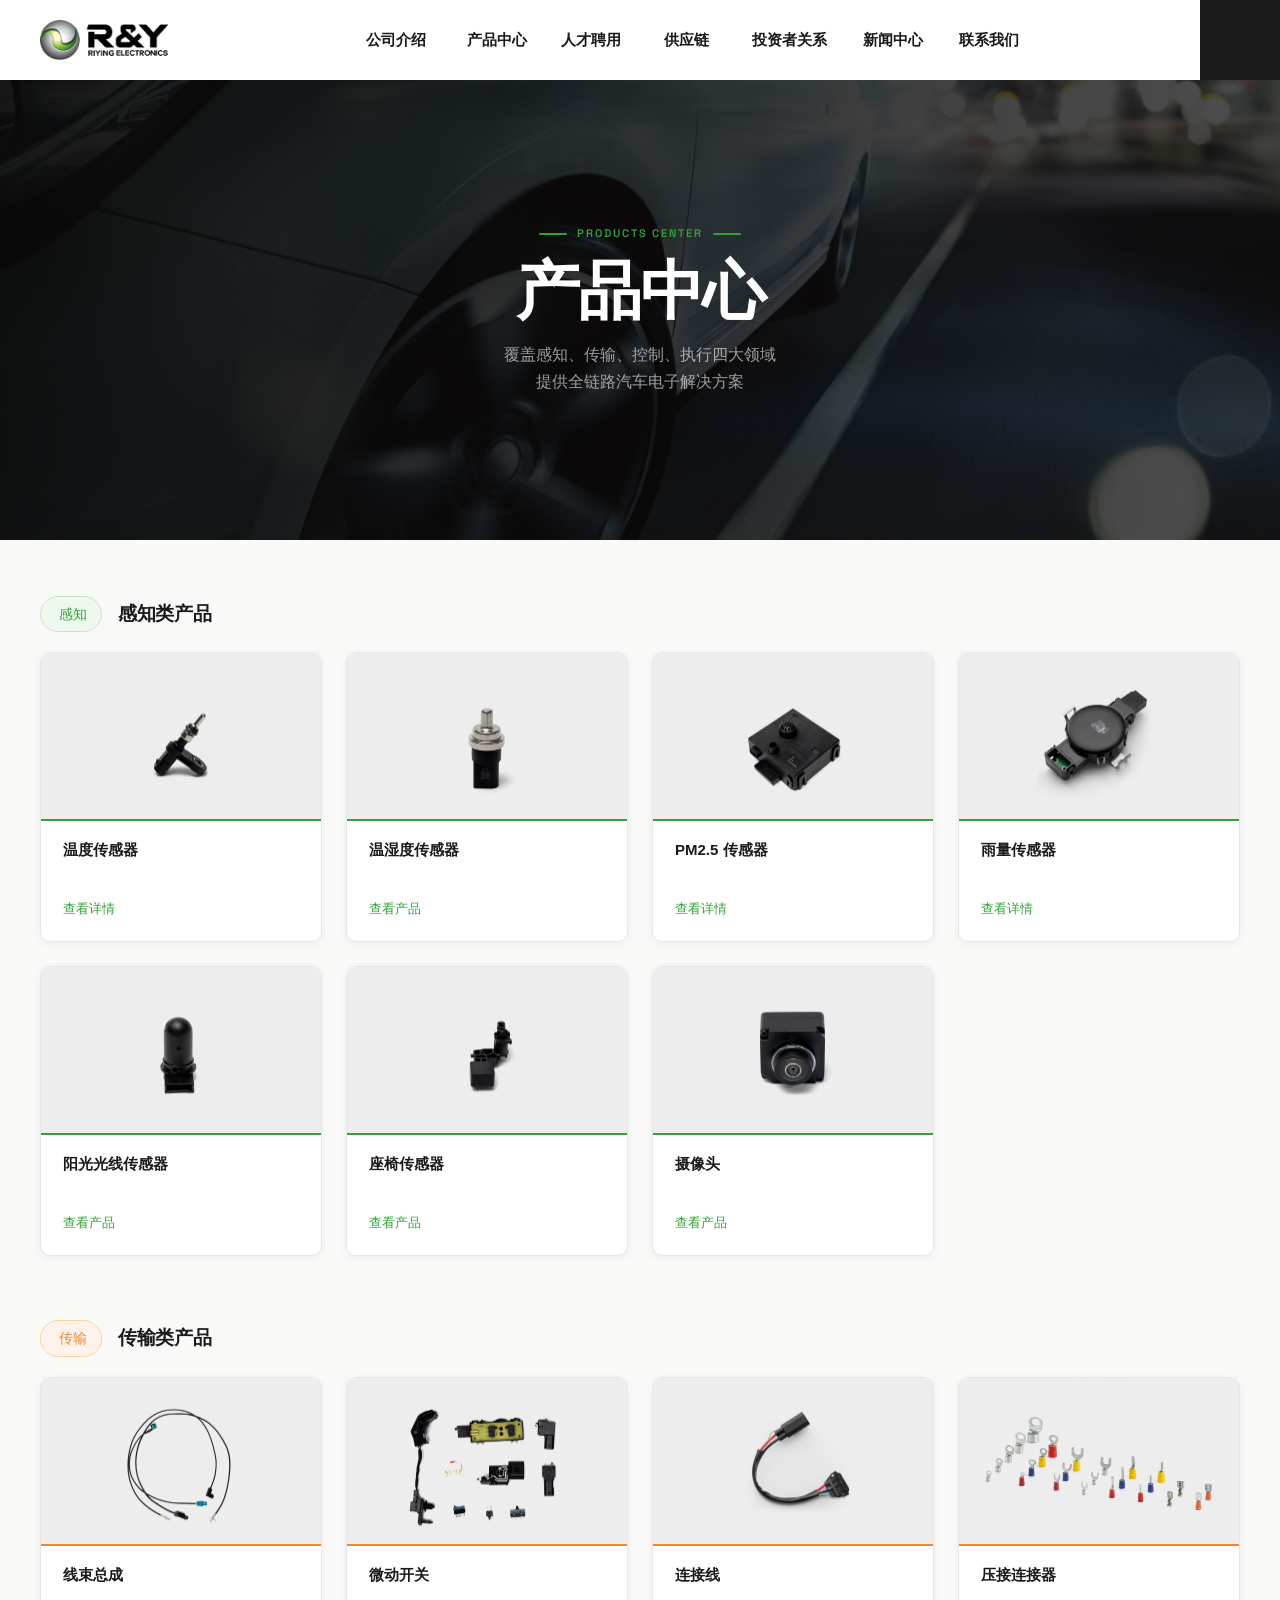
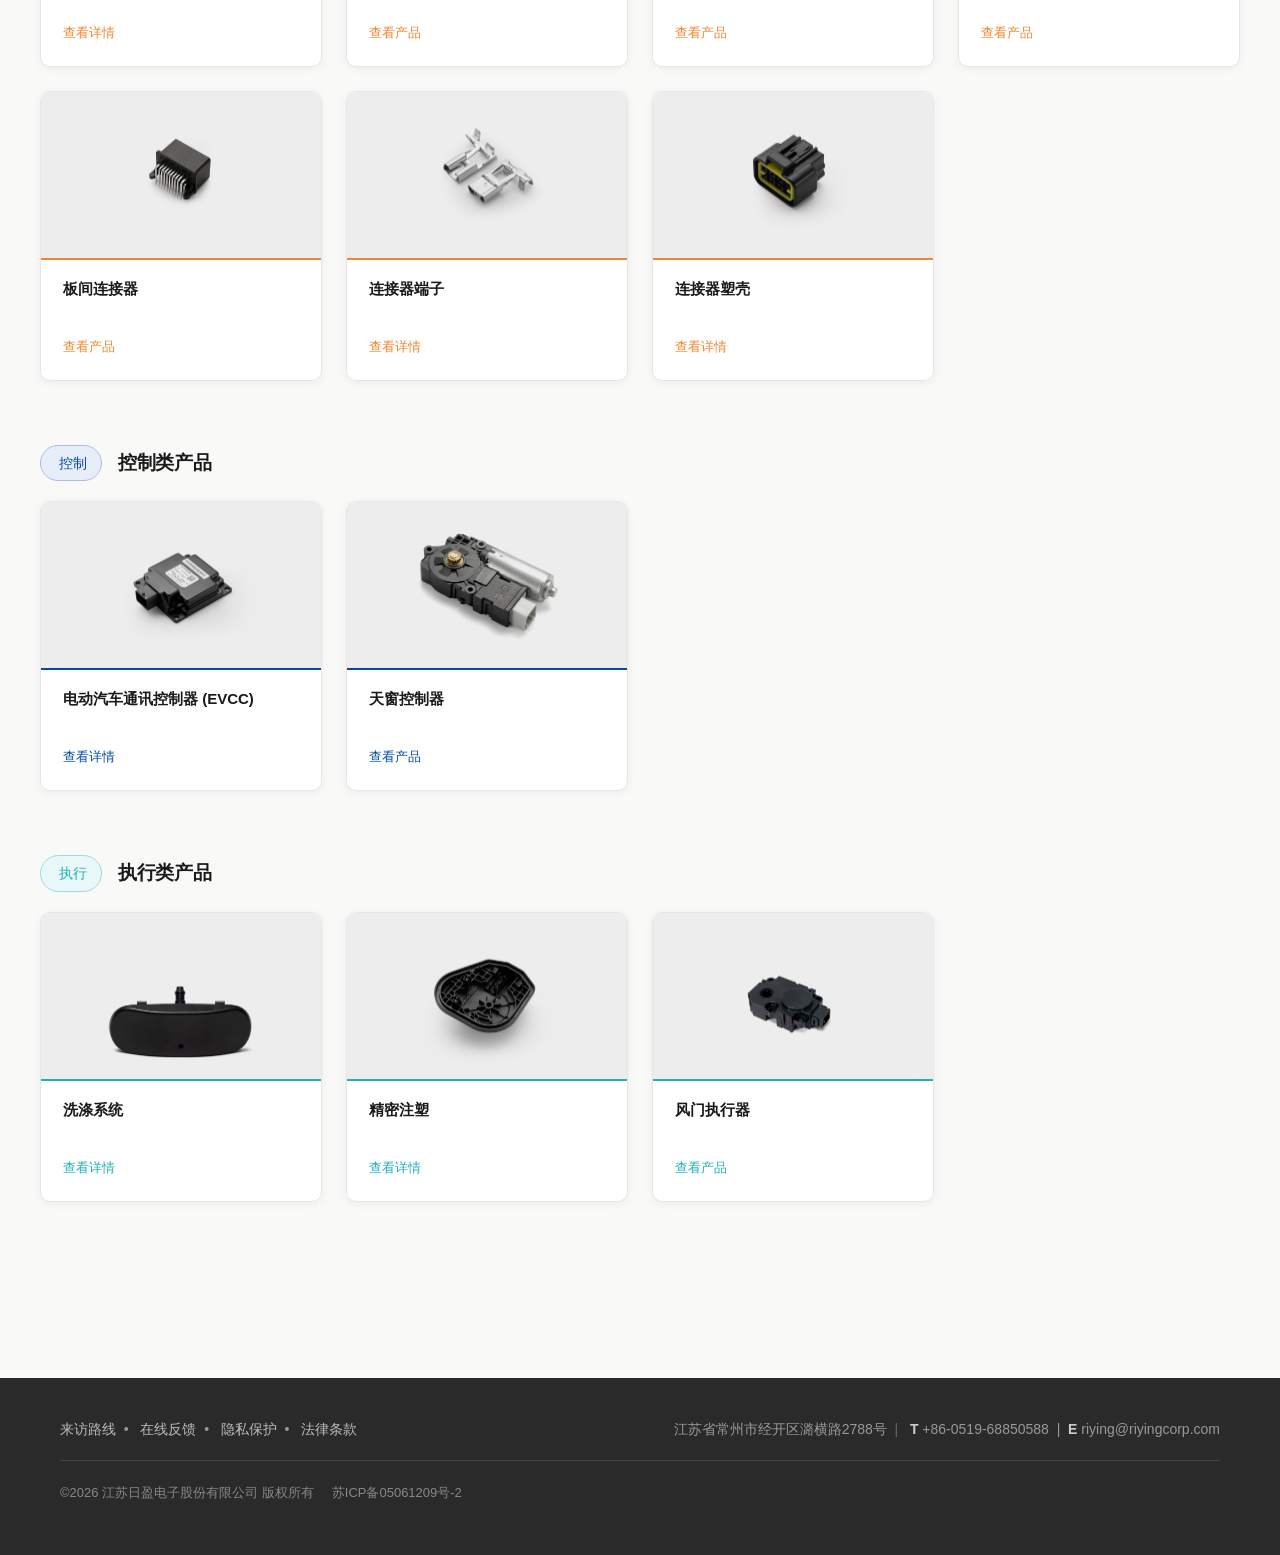
==== commit c1e82840: "Fix navigation alignment and spacing - Sync mega menu columns with nav items (3-pass algorithm) - Ad" ====
--- a/index.html
+++ b/index.html
@@ -3,7 +3,7 @@
 <head>
   <meta charset="UTF-8">
   <meta name="viewport" content="width=device-width, initial-scale=1.0">
-  <title>产品中心 — 日盈</title>
+  <title>Products — Riying</title>
   <link rel="stylesheet" href="https://cdn.jsdelivr.net/npm/remixicon@4.9.1/fonts/remixicon.css">
   <link rel="preconnect" href="https://fonts.googleapis.com">
   <link rel="preconnect" href="https://fonts.gstatic.com" crossorigin>
@@ -18,19 +18,17 @@
         <a href="https://www.riyingcorp.com/"><img src="riying_logo_black_1500px _300ppi 1.png" alt="日盈电子"></a>
       </div>
       <div class="nav-list">
-        <div class="category-item"><div class="name">公司介绍</div></div>
-        <div class="category-item"><div class="name active">产品中心</div></div>
-        <div class="category-item"><div class="name">人才招聘</div></div>
-        <div class="category-item"><div class="name">供应链</div></div>
-        <div class="category-item"><div class="name">投资者关系</div></div>
-        <div class="category-item"><div class="name">新闻中心</div></div>
-        <div class="category-item"><div class="name">联系我们</div></div>
+        <div class="category-item"><div class="name" data-i18n="nav_about">About Us</div></div>
+        <div class="category-item"><div class="name active" data-i18n="nav_products">Products</div></div>
+        <div class="category-item"><div class="name" data-i18n="nav_suppliers">Suppliers</div></div>
+        <div class="category-item"><div class="name" data-i18n="nav_contact">Contact</div></div>
+        <div class="category-item"><div class="name" data-i18n="nav_sr">SR</div></div>
       </div>
       <div class="tools">
         <div class="lang">
           <div class="now">
             <i class="ri-global-line"></i>
-            <a href="https://www.riyingcorp.com/" style="color: var(--brand); font-weight: 600;">中文</a> / <a href="https://www.riyingcorp.com/eng" target="_blank">EN</a>
+            <a id="lang-zh" href="#">中文</a> / <a id="lang-en" href="#">EN</a>
           </div>
         </div>
         <div class="menu-btn" onclick="document.getElementById('head').classList.toggle('nav-open')">
@@ -44,45 +42,35 @@
       <div class="mega-inner" id="megaInner">
         <div class="mega-col">
           <div class="mega-item">
-            <a href="https://www.riyingcorp.com/index.php?r=about%2Findex" target="_blank">企业介绍</a>
+            <a href="https://www.riyingcorp.com/index.php?r=about%2Findex" target="_blank" data-i18n="mega_about_main">About Us</a>
             <ul class="mega-sub">
-              <li><a href="https://www.riyingcorp.com/index.php?r=about%2Fintro" target="_blank">简介</a></li>
-              <li><a href="https://www.riyingcorp.com/index.php?r=about%2Fhistory" target="_blank">历程</a></li>
-              <li><a href="https://www.riyingcorp.com/index.php?r=about%2Fduty" target="_blank">愿景使命</a></li>
-              <li><a href="https://www.riyingcorp.com/index.php?r=about%2Fhonor" target="_blank">荣誉资质</a></li>
+              <li><a href="https://www.riyingcorp.com/index.php?r=about%2Fintro" target="_blank" data-i18n="mega_about_sub_intro">Brief Introduction</a></li>
+              <li><a href="https://www.riyingcorp.com/index.php?r=about%2Fhistory" target="_blank" data-i18n="mega_about_sub_history">Milestones</a></li>
+              <li><a href="https://www.riyingcorp.com/index.php?r=about%2Fduty" target="_blank" data-i18n="mega_about_sub_vision">Vision &amp; Mission</a></li>
+              <li><a href="https://www.riyingcorp.com/index.php?r=about%2Fhonor" target="_blank" data-i18n="mega_about_sub_honor">Honours &amp; Qualifications</a></li>
             </ul>
           </div>
-          <div class="mega-item"><a href="https://www.riyingcorp.com/index.php?r=about%2Fleader" target="_blank">董事长致辞</a></div>
-          <div class="mega-item"><a href="https://www.riyingcorp.com/index.php?r=about%2Fcustomer" target="_blank">客户领域</a></div>
-          <div class="mega-item"><a href="https://www.riyingcorp.com/index.php?r=about%2Ffactory" target="_blank">制造工厂</a></div>
-        </div>
-        <div class="mega-col">
-          <div class="mega-item"><a href="index.html">感知</a></div>
-          <div class="mega-item"><a href="index.html">传输</a></div>
-          <div class="mega-item"><a href="index.html">控制</a></div>
-          <div class="mega-item"><a href="index.html">执行</a></div>
-        </div>
-        <div class="mega-col">
-          <div class="mega-item"><a href="https://www.riyingcorp.com/index.php?r=job%2Fstandard" target="_blank">人才标准</a></div>
-          <div class="mega-item"><a href="https://www.riyingcorp.com/index.php?r=job%2Fposition" target="_blank">招聘岗位</a></div>
-        </div>
-        <div class="mega-col">
-          <div class="mega-item"><a href="https://www.riyingcorp.com/index.php?r=supplier%2Fprocess" target="_blank">准入流程</a></div>
-          <div class="mega-item"><a href="https://www.riyingcorp.com/index.php?r=supplier%2Fmodule" target="_blank">采购模块</a></div>
-          <div class="mega-item"><a href="https://www.riyingcorp.com/index.php?r=supplier%2Fcontact" target="_blank">采购联系</a></div>
-        </div>
-        <div class="mega-col">
-          <div class="mega-item"><a href="http://www.sse.com.cn/home/search/?webswd=603286" target="_blank">信息披露</a></div>
-          <div class="mega-item"><a href="http://sns.sseinfo.com/company.do?uid=93067" target="_blank">投资者互动</a></div>
-          <div class="mega-item"><a href="https://www.riyingcorp.com/index.php?r=invest%2Fcontact" target="_blank">投资者联系</a></div>
-        </div>
-        <div class="mega-col">
-          <div class="mega-item"><a href="https://www.riyingcorp.com/index.php?r=news%2Findex" target="_blank">新闻汇总</a></div>
-          <div class="mega-item"><a href="https://www.riyingcorp.com/index.php?r=news%2Fsr" target="_blank">社会责任</a></div>
-        </div>
-        <div class="mega-col">
-          <div class="mega-item"><a href="https://www.riyingcorp.com/index.php?r=contact%2Fvisit" target="_blank">来访路线</a></div>
-          <div class="mega-item"><a href="https://www.riyingcorp.com/index.php?r=contact%2Ffeedback" target="_blank">信息反馈</a></div>
+          <div class="mega-item"><a href="https://www.riyingcorp.com/index.php?r=about%2Fleader" target="_blank" data-i18n="mega_about_chair">Chairwoman's Statement</a></div>
+          <div class="mega-item"><a href="https://www.riyingcorp.com/index.php?r=about%2Fcustomer" target="_blank" data-i18n="mega_about_clients">Cooperative Customers</a></div>
+          <div class="mega-item"><a href="https://www.riyingcorp.com/index.php?r=about%2Ffactory" target="_blank" data-i18n="mega_about_mfg">Manufacturing Plants</a></div>
+        </div>
+        <div class="mega-col">
+          <div class="mega-item"><a href="#category-perception" data-i18n="mega_prod_1">Sensing</a></div>
+          <div class="mega-item"><a href="#category-transmission" data-i18n="mega_prod_2">Transmission</a></div>
+          <div class="mega-item"><a href="#category-control" data-i18n="mega_prod_3">Control</a></div>
+          <div class="mega-item"><a href="#category-execution" data-i18n="mega_prod_4">Execution</a></div>
+        </div>
+        <div class="mega-col">
+          <div class="mega-item"><a href="https://www.riyingcorp.com/index.php?r=supplier%2Fprocess" target="_blank" data-i18n="mega_sup_1">Access Process</a></div>
+          <div class="mega-item"><a href="https://www.riyingcorp.com/index.php?r=supplier%2Fmodule" target="_blank" data-i18n="mega_sup_2">Purchasing Module</a></div>
+          <div class="mega-item"><a href="https://www.riyingcorp.com/index.php?r=supplier%2Fcontact" target="_blank" data-i18n="mega_sup_3">Vendor Contact</a></div>
+        </div>
+        <div class="mega-col">
+          <div class="mega-item"><a href="https://www.riyingcorp.com/index.php?r=contact%2Fvisit" target="_blank" data-i18n="mega_contact_1">Visiting Map</a></div>
+          <div class="mega-item"><a href="https://www.riyingcorp.com/index.php?r=contact%2Ffeedback" target="_blank" data-i18n="mega_contact_2">Information Feedback</a></div>
+        </div>
+        <div class="mega-col">
+          <div class="mega-item"><a href="https://www.riyingcorp.com/index.php?r=news%2Fsr" target="_blank" data-i18n="mega_sr_1">Social Responsibility</a></div>
         </div>
       </div>
     </div>
@@ -100,74 +88,57 @@
       <div class="maps-content">
         <div class="wrap container">
           <div class="category-item">
-            <div class="category-name">公司介绍</div>
+            <div class="category-name" data-i18n="nav_about">About Us</div>
             <div class="list">
               <div class="item">
-                <div class="item-name"><a href="https://www.riyingcorp.com/index.php?r=about%2Findex" target="_blank">企业介绍</a></div>
+                <div class="item-name"><a href="https://www.riyingcorp.com/index.php?r=about%2Findex" target="_blank" data-i18n="mega_about_main">About Us</a></div>
                 <ul>
-                  <li><a href="https://www.riyingcorp.com/index.php?r=about%2Fintro" target="_blank">简介</a></li>
-                  <li><a href="https://www.riyingcorp.com/index.php?r=about%2Fhistory" target="_blank">历程</a></li>
-                  <li><a href="https://www.riyingcorp.com/index.php?r=about%2Fduty" target="_blank">愿景使命</a></li>
-                  <li><a href="https://www.riyingcorp.com/index.php?r=about%2Fhonor" target="_blank">荣誉资质</a></li>
+                  <li><a href="https://www.riyingcorp.com/index.php?r=about%2Fintro" target="_blank" data-i18n="mega_about_sub_intro">Brief Introduction</a></li>
+                  <li><a href="https://www.riyingcorp.com/index.php?r=about%2Fhistory" target="_blank" data-i18n="mega_about_sub_history">Milestones</a></li>
+                  <li><a href="https://www.riyingcorp.com/index.php?r=about%2Fduty" target="_blank" data-i18n="mega_about_sub_vision">Vision &amp; Mission</a></li>
+                  <li><a href="https://www.riyingcorp.com/index.php?r=about%2Fhonor" target="_blank" data-i18n="mega_about_sub_honor">Honours &amp; Qualifications</a></li>
                 </ul>
               </div>
-              <div class="item"><div class="item-name"><a href="https://www.riyingcorp.com/index.php?r=about%2Fleader" target="_blank">董事长致辞</a></div></div>
-              <div class="item"><div class="item-name"><a href="https://www.riyingcorp.com/index.php?r=about%2Fcustomer" target="_blank">客户领域</a></div></div>
-              <div class="item"><div class="item-name"><a href="https://www.riyingcorp.com/index.php?r=about%2Ffactory" target="_blank">制造工厂</a></div></div>
-            </div>
-          </div>
-          <div class="category-item">
-            <div class="category-name">产品中心</div>
-            <div class="list">
-              <div class="item"><div class="item-name"><a href="index.html">产品中心首页</a></div></div>
-              <div class="item"><div class="item-name"><a href="index.html">感知类产品</a></div></div>
-              <div class="item"><div class="item-name"><a href="index.html">传输类产品</a></div></div>
-              <div class="item"><div class="item-name"><a href="index.html">控制类产品</a></div></div>
-              <div class="item"><div class="item-name"><a href="index.html">执行类产品</a></div></div>
-            </div>
-          </div>
-          <div class="category-item">
-            <div class="category-name">人才招聘</div>
-            <div class="list">
-              <div class="item"><div class="item-name"><a href="https://www.riyingcorp.com/index.php?r=job%2Fstandard" target="_blank">人才标准</a></div></div>
-              <div class="item"><div class="item-name"><a href="https://www.riyingcorp.com/index.php?r=job%2Fposition" target="_blank">招聘岗位</a></div></div>
-            </div>
-          </div>
-          <div class="category-item">
-            <div class="category-name">供应链</div>
-            <div class="list">
-              <div class="item"><div class="item-name"><a href="https://www.riyingcorp.com/index.php?r=supplier%2Fprocess" target="_blank">准入流程</a></div></div>
-              <div class="item"><div class="item-name"><a href="https://www.riyingcorp.com/index.php?r=supplier%2Fmodule" target="_blank">采购模块</a></div></div>
-              <div class="item"><div class="item-name"><a href="https://www.riyingcorp.com/index.php?r=supplier%2Fcontact" target="_blank">采购联系</a></div></div>
-            </div>
-          </div>
-          <div class="category-item">
-            <div class="category-name">投资者关系</div>
-            <div class="list">
-              <div class="item"><div class="item-name"><a href="http://www.sse.com.cn/home/search/?webswd=603286" target="_blank">信息披露</a></div></div>
-              <div class="item"><div class="item-name"><a href="http://sns.sseinfo.com/company.do?uid=93067" target="_blank">投资者互动</a></div></div>
-              <div class="item"><div class="item-name"><a href="https://www.riyingcorp.com/index.php?r=invest%2Fcontact" target="_blank">投资者联系</a></div></div>
-            </div>
-          </div>
-          <div class="category-item">
-            <div class="category-name">新闻中心</div>
-            <div class="list">
-              <div class="item"><div class="item-name"><a href="https://www.riyingcorp.com/index.php?r=news%2Findex" target="_blank">新闻汇总</a></div></div>
-              <div class="item"><div class="item-name"><a href="https://www.riyingcorp.com/index.php?r=news%2Fsr" target="_blank">社会责任</a></div></div>
-            </div>
-          </div>
-          <div class="category-item">
-            <div class="category-name">联系我们</div>
-            <div class="list">
-              <div class="item"><div class="item-name"><a href="https://www.riyingcorp.com/index.php?r=contact%2Fvisit" target="_blank">来访路线</a></div></div>
-              <div class="item"><div class="item-name"><a href="https://www.riyingcorp.com/index.php?r=contact%2Ffeedback" target="_blank">信息反馈</a></div></div>
+              <div class="item"><div class="item-name"><a href="https://www.riyingcorp.com/index.php?r=about%2Fleader" target="_blank" data-i18n="mega_about_chair">Chairwoman's Statement</a></div></div>
+              <div class="item"><div class="item-name"><a href="https://www.riyingcorp.com/index.php?r=about%2Fcustomer" target="_blank" data-i18n="mega_about_clients">Cooperative Customers</a></div></div>
+              <div class="item"><div class="item-name"><a href="https://www.riyingcorp.com/index.php?r=about%2Ffactory" target="_blank" data-i18n="mega_about_mfg">Manufacturing Plants</a></div></div>
+            </div>
+          </div>
+          <div class="category-item">
+            <div class="category-name" data-i18n="nav_products">Products</div>
+            <div class="list">
+              <div class="item"><div class="item-name"><a href="#category-perception" data-i18n="mega_prod_1">Sensing</a></div></div>
+              <div class="item"><div class="item-name"><a href="#category-transmission" data-i18n="mega_prod_2">Transmission</a></div></div>
+              <div class="item"><div class="item-name"><a href="#category-control" data-i18n="mega_prod_3">Control</a></div></div>
+              <div class="item"><div class="item-name"><a href="#category-execution" data-i18n="mega_prod_4">Execution</a></div></div>
+            </div>
+          </div>
+          <div class="category-item">
+            <div class="category-name" data-i18n="nav_suppliers">Suppliers</div>
+            <div class="list">
+              <div class="item"><div class="item-name"><a href="https://www.riyingcorp.com/index.php?r=supplier%2Fprocess" target="_blank" data-i18n="mega_sup_1">Access Process</a></div></div>
+              <div class="item"><div class="item-name"><a href="https://www.riyingcorp.com/index.php?r=supplier%2Fmodule" target="_blank" data-i18n="mega_sup_2">Purchasing Module</a></div></div>
+              <div class="item"><div class="item-name"><a href="https://www.riyingcorp.com/index.php?r=supplier%2Fcontact" target="_blank" data-i18n="mega_sup_3">Vendor Contact</a></div></div>
+            </div>
+          </div>
+          <div class="category-item">
+            <div class="category-name" data-i18n="nav_contact">Contact</div>
+            <div class="list">
+              <div class="item"><div class="item-name"><a href="https://www.riyingcorp.com/index.php?r=contact%2Fvisit" target="_blank" data-i18n="mega_contact_1">Visiting Map</a></div></div>
+              <div class="item"><div class="item-name"><a href="https://www.riyingcorp.com/index.php?r=contact%2Ffeedback" target="_blank" data-i18n="mega_contact_2">Information Feedback</a></div></div>
+            </div>
+          </div>
+          <div class="category-item">
+            <div class="category-name" data-i18n="nav_sr">SR</div>
+            <div class="list">
+              <div class="item"><div class="item-name"><a href="https://www.riyingcorp.com/index.php?r=news%2Fsr" target="_blank" data-i18n="mega_sr_1">Social Responsibility</a></div></div>
             </div>
           </div>
         </div>
         <div class="m-wrap container">
           <div class="lang-item">
-            <a class="active" href="https://www.riyingcorp.com/">CHN</a>
-            <a href="https://www.riyingcorp.com/eng" target="_blank">ENG</a>
+            <a id="m-lang-zh" href="#">CN</a>
+            <a id="m-lang-en" href="#">EN</a>
           </div>
         </div>
       </div>
@@ -181,8 +152,8 @@
     </div>
     <div class="container l1-banner-content">
       <div class="banner-kicker">Products Center</div>
-      <h1 class="banner-title">产品中心</h1>
-      <p class="banner-desc">覆盖感知、传输、控制、执行四大领域<br>提供全链路汽车电子解决方案</p>
+      <h1 class="banner-title">Products</h1>
+      <p class="banner-desc">Covering Perception, Transmission, Control & Actuation<br>Delivering full-chain automotive electronics solutions</p>
     </div>
   </section>
 
@@ -198,14 +169,14 @@
     <div class="container">
       <div class="top">
         <div class="links">
-          <a href="https://www.riyingcorp.com/index.php?r=contact%2Fvisit" target="_blank">来访路线</a>&nbsp;&nbsp;•&nbsp;&nbsp;
-          <a href="https://www.riyingcorp.com/index.php?r=contact%2Ffeedback" target="_blank">在线反馈</a>&nbsp;&nbsp;•&nbsp;&nbsp;
-          <a href="#">隐私保护</a>&nbsp;&nbsp;•&nbsp;&nbsp;
-          <a href="#">法律条款</a>
+          <a href="https://www.riyingcorp.com/index.php?r=contact%2Fvisit" target="_blank" data-i18n="footer_visit">Visiting Map</a>&nbsp;&nbsp;•&nbsp;&nbsp;
+          <a href="https://www.riyingcorp.com/index.php?r=contact%2Ffeedback" target="_blank" data-i18n="footer_feedback">Online Feedback</a>&nbsp;&nbsp;•&nbsp;&nbsp;
+          <a href="#" data-i18n="footer_privacy">Privacy Protection</a>&nbsp;&nbsp;•&nbsp;&nbsp;
+          <a href="#" data-i18n="footer_legal">Legal Notice</a>
         </div>
         <div class="address">
           <span class="addr addr-1">
-            江苏省常州市经开区潞横路2788号<span class="line">&nbsp;&nbsp;|&nbsp;&nbsp;</span>
+            No. 2788 Luheng Road, Economic Development Zone, Changzhou, Jiangsu<span class="line">&nbsp;&nbsp;|&nbsp;&nbsp;</span>
           </span>
           <span class="addr addr-2">
             <b>T</b>&nbsp;+86-0519-68850588&nbsp;&nbsp;|&nbsp;&nbsp;<b>E</b>&nbsp;riying@riyingcorp.com
@@ -214,58 +185,22 @@
       </div>
       <div class="bottom">
         <div class="copy">
-          ©2026 江苏日盈电子股份有限公司 版权所有 &nbsp;&nbsp;&nbsp;&nbsp;<a href="http://beian.miit.gov.cn/" target="_blank">苏ICP备05061209号-2</a>
+          Copyright © 2026 Jiangsu Riying Electronics Co.,Ltd. All rights reserved. &nbsp;&nbsp;&nbsp;&nbsp;<a href="http://beian.miit.gov.cn/" target="_blank">苏ICP备05061209号-2</a>
         </div>
         <div class="icons">
           <div class="item">
             <div class="icon"><i class="ri-wechat-fill"></i></div>
-            <img src="https://www.riyingcorp.com/images/common/qr@2x.png" width="90" height="98" alt="" class="qr">
+            <img src="https://www.riyingcorp.com/images/common/qr@2x.png" alt="" class="qr">
           </div>
         </div>
       </div>
     </div>
   </div>
 
+  <script src="js/i18n.js"></script>
+  <script src="js/data-en.js"></script>
   <script src="js/data.js"></script>
   <script src="js/l1.js"></script>
-  <script>
-    // Align mega menu columns under nav items
-    function syncMegaCols() {
-      var navItems = document.querySelectorAll('.nav-list .category-item');
-      var megaCols = document.querySelectorAll('.mega-col');
-      var megaInner = document.getElementById('megaInner');
-      if (!megaInner || !navItems.length) return;
-      var megaLeft = megaInner.getBoundingClientRect().left;
-      navItems.forEach(function(item, i) {
-        if (!megaCols[i]) return;
-        var r = item.getBoundingClientRect();
-        megaCols[i].style.flex = 'none';
-        megaCols[i].style.width = r.width + 'px';
-        if (i === 0) megaInner.style.paddingLeft = (r.left - megaLeft) + 'px';
-      });
-    }
-    syncMegaCols();
-    window.addEventListener('resize', syncMegaCols);
-    // Highlight mega-col when hovering nav item
-    var navItems = document.querySelectorAll('.nav-list .category-item');
-    var megaCols = document.querySelectorAll('.mega-col');
-    navItems.forEach(function(item, i) {
-      item.addEventListener('mouseenter', function() {
-        if (megaCols[i]) megaCols[i].classList.add('active');
-      });
-      item.addEventListener('mouseleave', function() {
-        if (megaCols[i]) megaCols[i].classList.remove('active');
-      });
-    });
-    // Back to top button visibility
-    window.addEventListener('scroll', function() {
-      var backtop = document.getElementById('backtop');
-      if (window.pageYOffset > 300) {
-        backtop.classList.add('active');
-      } else {
-        backtop.classList.remove('active');
-      }
-    });
-  </script>
+  <script src="js/common.js"></script>
 </body>
 </html>
--- a/css/base.css
+++ b/css/base.css
@@ -118,6 +118,7 @@
 .category-item .name {
   display: flex;
   align-items: center;
+  justify-content: center;
   font-size: .9375rem;
   color: var(--dark);
   padding: 0 1.25rem;
@@ -126,6 +127,13 @@
   font-weight: 600;
   cursor: pointer;
   position: relative;
+  width: 100%;
+}
+html[lang="en"] .nav-list .category-item .name {
+  padding: 0 2.5rem;
+}
+html[lang="zh-CN"] .nav-list .category-item .name {
+  padding: 0 1rem;
 }
 .category-item .name::after {
   content: '';
@@ -306,6 +314,7 @@
 }
 .maps-content .category-item {
   position: static;
+  display: block;
 }
 .maps-content .category-name {
   font-size: 1rem;
@@ -313,10 +322,22 @@
   color: var(--dark);
   margin-bottom: 1rem;
   padding-bottom: .5rem;
+  padding-right: 1.25rem;
   border-bottom: 2px solid var(--brand);
+  width: fit-content;
+}
+.maps-content .list {
+  display: flex;
+  flex-direction: column;
+  gap: .3rem;
 }
 .maps-content .list .item {
-  margin-bottom: .75rem;
+  display: flex;
+  flex-direction: column;
+}
+.maps-content .item-name {
+  display: block;
+  margin-bottom: .375rem;
 }
 .maps-content .item-name a {
   font-size: .875rem;
@@ -328,12 +349,16 @@
 }
 .maps-content .item ul {
   margin-top: .375rem;
-  padding-left: 1rem;
+  padding-left: 0;
+  display: flex;
+  flex-direction: column;
+  gap: .25rem;
 }
 .maps-content .item ul li a {
   font-size: .8125rem;
   color: var(--light);
   transition: color var(--t);
+  display: block;
 }
 .maps-content .item ul li a:hover {
   color: var(--brand);
@@ -562,19 +587,19 @@
 .prd-card:hover .prd-img img { transform: scale(1.05); }
 .prd-body {
   padding: 1.125rem 1.375rem 1.375rem;
+  display: flex;
+  flex-direction: column;
+  min-height: 120px;
 }
 .prd-name {
   font-size: .9375rem;
   font-weight: 600;
   color: var(--dark);
   line-height: 1.45;
-  margin-bottom: .5rem;
+  margin-bottom: auto;
 }
 .prd-count {
-  font-size: .8125rem;
-  color: var(--light);
-  margin-bottom: .875rem;
-  letter-spacing: .01em;
+  display: none;
 }
 .prd-arrow {
   display: flex;
@@ -583,6 +608,7 @@
   font-size: .8125rem;
   font-weight: 500;
   transition: gap .22s ease;
+  margin-top: 1rem;
 }
 .prd-card:hover .prd-arrow { gap: .55rem; }
 .prd-arrow i { font-size: .9375rem; }
@@ -683,6 +709,16 @@
 .site-footer .line {
   color: #666;
 }
+html[lang="en"] .site-footer .addr-1 {
+  display: block;
+}
+html[lang="en"] .site-footer .addr-1 .line {
+  display: none;
+}
+html[lang="en"] .site-footer .addr-2 {
+  display: block;
+  margin-top: 4px;
+}
 .site-footer .bottom {
   display: flex;
   justify-content: space-between;
@@ -721,14 +757,16 @@
 .site-footer .icons .qr {
   position: absolute;
   bottom: 35px;
-  right: 0;
-  width: 90px;
-  height: 98px;
+  left: 50%;
+  width: auto;
+  height: auto;
+  max-width: none;
   opacity: 0;
   visibility: hidden;
   transition: all 0.3s;
-  box-shadow: 0 2px 10px rgba(0,0,0,0.3);
   border-radius: 4px;
+  transform: translateX(-50%) scale(0.5);
+  transform-origin: center bottom;
 }
 .site-footer .icons .item:hover .qr {
   opacity: 1;
@@ -775,13 +813,6 @@
   .site-footer .address .line {
     display: none;
   }
-}
-@media (max-width: 960px) {
-  .nav-links, .nav-actions { display: none; }
-  .nav-hamburger { display: flex; }
   .container { padding: 0 1.25rem; }
   .main-content { padding: 2rem 1.25rem 5rem; }
 }
-@media (max-width: 480px) {
-  :root { --nav-h: 60px; }
-}
